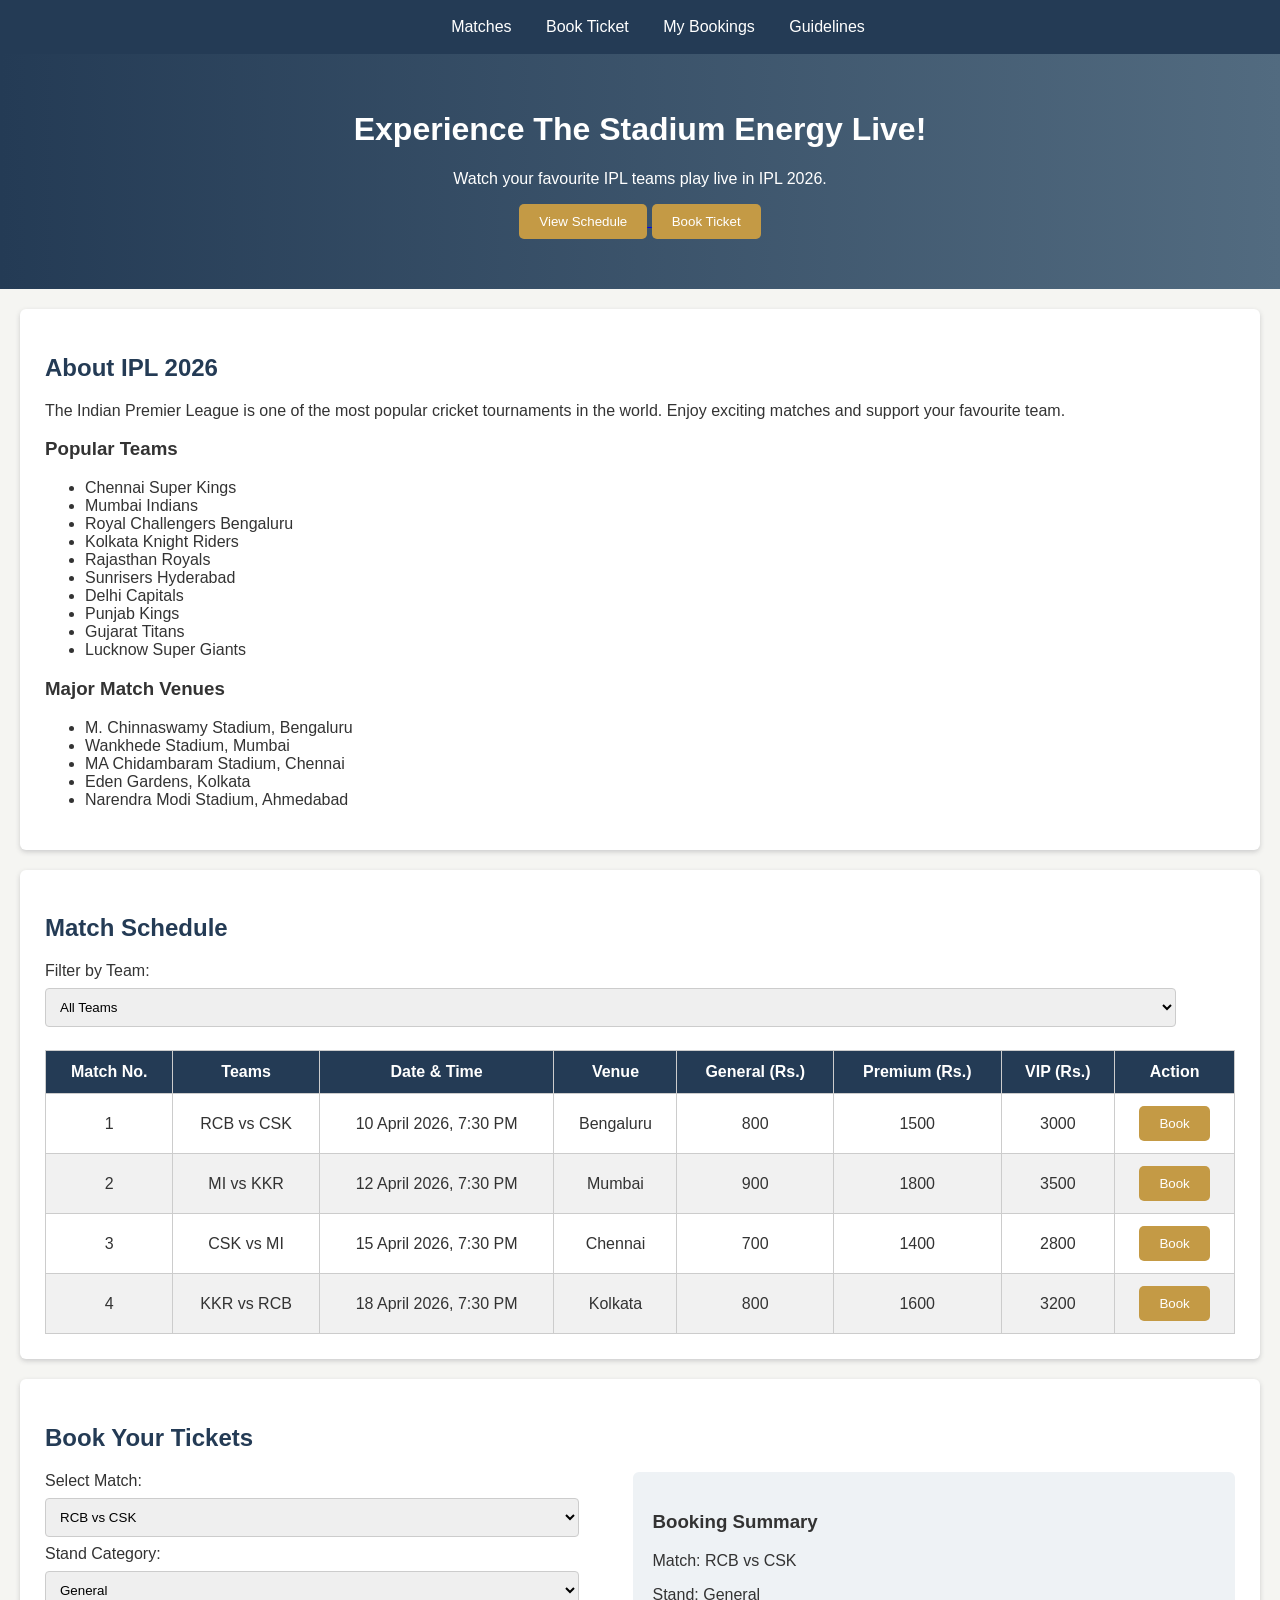
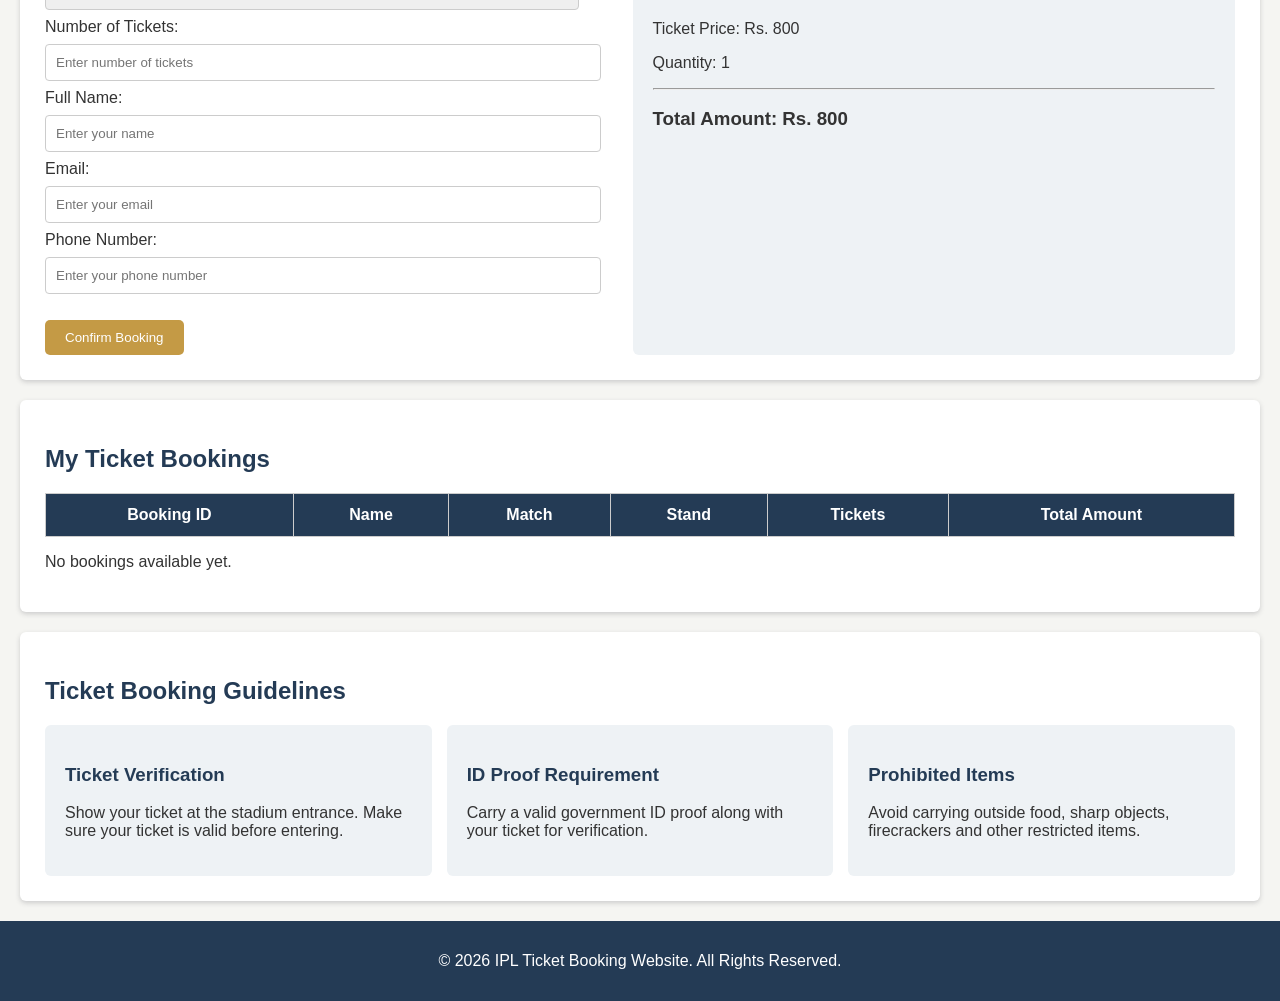
==== index.html @ 03639920 "Complete IPL Ticket Booking Activity 2" ====
<!DOCTYPE html>
<html lang="en">

<head>
    <meta charset="UTF-8">
    <meta name="viewport" content="width=device-width, initial-scale=1.0">
    <title>IPL 2026 - Ticket Booking</title>

    <link rel="stylesheet" href="styles.css">
</head>

<body>

    <!-- Navigation bar -->
    <header>
        <nav>
            <a href="#matches">Matches</a>
            <a href="#booking">Book Ticket</a>
            <a href="#mybookings">My Bookings</a>
            <a href="#guidelines">Guidelines</a>
        </nav>
    </header>

    <!-- Hero / Banner section -->
    <div class="hero">
        <h1>Experience The Stadium Energy Live!</h1>
        <p>Watch your favourite IPL teams play live in IPL 2026.</p>

        <a href="#matches">
            <button>View Schedule</button>
        </a>

        <a href="#booking">
            <button>Book Ticket</button>
        </a>
    </div>

    <!-- About IPL section -->
    <section id="about">
        <h2>About IPL 2026</h2>
        <p>
            The Indian Premier League is one of the most popular
            cricket tournaments in the world. Enjoy exciting matches
            and support your favourite team.
        </p>

        <h3>Popular Teams</h3>
        <ul>
            <li>Chennai Super Kings</li>
            <li>Mumbai Indians</li>
            <li>Royal Challengers Bengaluru</li>
            <li>Kolkata Knight Riders</li>
            <li>Rajasthan Royals</li>
            <li>Sunrisers Hyderabad</li>
            <li>Delhi Capitals</li>
            <li>Punjab Kings</li>
            <li>Gujarat Titans</li>
            <li>Lucknow Super Giants</li>
        </ul>

        <h3>Major Match Venues</h3>
        <ul>
            <li>M. Chinnaswamy Stadium, Bengaluru</li>
            <li>Wankhede Stadium, Mumbai</li>
            <li>MA Chidambaram Stadium, Chennai</li>
            <li>Eden Gardens, Kolkata</li>
            <li>Narendra Modi Stadium, Ahmedabad</li>
        </ul>
    </section>

    <!-- Match Schedule section -->
    <section id="matches">
        <h2>Match Schedule</h2>

        <!-- Team filter -->
        <label for="teamFilter">Filter by Team:</label>
        <select id="teamFilter">
            <option value="all">All Teams</option>
            <option value="CSK">Chennai Super Kings</option>
            <option value="MI">Mumbai Indians</option>
            <option value="RCB">Royal Challengers Bengaluru</option>
            <option value="KKR">Kolkata Knight Riders</option>
        </select>

        <!-- Match schedule table -->
        <div class="table-container">
            <table>
                <thead>
                    <tr>
                        <th>Match No.</th>
                        <th>Teams</th>
                        <th>Date & Time</th>
                        <th>Venue</th>
                        <th>General (Rs.)</th>
                        <th>Premium (Rs.)</th>
                        <th>VIP (Rs.)</th>
                        <th>Action</th>
                    </tr>
                </thead>

                <tbody>
                    <tr>
                        <td>1</td>
                        <td>RCB vs CSK</td>
                        <td>10 April 2026, 7:30 PM</td>
                        <td>Bengaluru</td>
                        <td>800</td>
                        <td>1500</td>
                        <td>3000</td>
                        <td><a href="#booking"><button>Book</button></a></td>
                    </tr>

                    <tr>
                        <td>2</td>
                        <td>MI vs KKR</td>
                        <td>12 April 2026, 7:30 PM</td>
                        <td>Mumbai</td>
                        <td>900</td>
                        <td>1800</td>
                        <td>3500</td>
                        <td><a href="#booking"><button>Book</button></a></td>
                    </tr>

                    <tr>
                        <td>3</td>
                        <td>CSK vs MI</td>
                        <td>15 April 2026, 7:30 PM</td>
                        <td>Chennai</td>
                        <td>700</td>
                        <td>1400</td>
                        <td>2800</td>
                        <td><a href="#booking"><button>Book</button></a></td>
                    </tr>

                    <tr>
                        <td>4</td>
                        <td>KKR vs RCB</td>
                        <td>18 April 2026, 7:30 PM</td>
                        <td>Kolkata</td>
                        <td>800</td>
                        <td>1600</td>
                        <td>3200</td>
                        <td><a href="#booking"><button>Book</button></a></td>
                    </tr>
                </tbody>
            </table>
        </div>
    </section>

    <!-- Ticket Booking section -->
    <section id="booking">
        <h2>Book Your Tickets</h2>

        <div class="booking-container">

            <!-- Booking form -->
            <div class="booking-form">
                <form>
                    <label for="match">Select Match:</label><br>
                    <select id="match" name="match">
                        <option>RCB vs CSK</option>
                        <option>MI vs KKR</option>
                        <option>CSK vs MI</option>
                        <option>KKR vs RCB</option>
                    </select>

                    <br>

                    <label for="stand">Stand Category:</label><br>
                    <select id="stand" name="stand">
                        <option>General</option>
                        <option>Premium</option>
                        <option>VIP</option>
                    </select>

                    <br>

                    <label for="quantity">Number of Tickets:</label><br>
                    <input type="number" id="quantity" name="quantity"
                        min="1" max="10" placeholder="Enter number of tickets">

                    <br>

                    <label for="name">Full Name:</label><br>
                    <input type="text" id="name" name="name"
                        placeholder="Enter your name">

                    <br>

                    <label for="email">Email:</label><br>
                    <input type="email" id="email" name="email"
                        placeholder="Enter your email">

                    <br>

                    <label for="phone">Phone Number:</label><br>
                    <input type="tel" id="phone" name="phone"
                        placeholder="Enter your phone number">

                    <br><br>

                    <button type="submit">Confirm Booking</button>
                </form>
            </div>

            <!-- Booking summary card -->
            <div class="summary">
                <h3>Booking Summary</h3>
                <p>Match: RCB vs CSK</p>
                <p>Stand: General</p>
                <p>Ticket Price: Rs. 800</p>
                <p>Quantity: 1</p>
                <hr>
                <h3>Total Amount: Rs. 800</h3>
            </div>

        </div>
    </section>

    <!-- My Bookings section -->
    <section id="mybookings">
        <h2>My Ticket Bookings</h2>

        <div class="table-container">
            <table>
                <thead>
                    <tr>
                        <th>Booking ID</th>
                        <th>Name</th>
                        <th>Match</th>
                        <th>Stand</th>
                        <th>Tickets</th>
                        <th>Total Amount</th>
                    </tr>
                </thead>

                <!-- Empty table for future booking records -->
                <tbody>
                </tbody>
            </table>
        </div>

        <p>No bookings available yet.</p>
    </section>

    <!-- Guidelines section -->
    <section id="guidelines">
        <h2>Ticket Booking Guidelines</h2>

        <div class="cards">

            <div class="card">
                <h3>Ticket Verification</h3>
                <p>
                    Show your ticket at the stadium entrance.
                    Make sure your ticket is valid before entering.
                </p>
            </div>

            <div class="card">
                <h3>ID Proof Requirement</h3>
                <p>
                    Carry a valid government ID proof along with
                    your ticket for verification.
                </p>
            </div>

            <div class="card">
                <h3>Prohibited Items</h3>
                <p>
                    Avoid carrying outside food, sharp objects,
                    firecrackers and other restricted items.
                </p>
            </div>

        </div>
    </section>

    <!-- Footer -->
    <footer>
        <p>&copy; 2026 IPL Ticket Booking Website. All Rights Reserved.</p>
    </footer>

</body>
</html>
---- styles.css ----
/* Colour theme of the website */
:root {
    --primary: #243b55;
    --accent: #c49a45;
    --background: #f5f5f2;
    --text: #333333;
}

/* Basic page styling */
body {
    font-family: Arial, sans-serif;
    margin: 0;
    background-color: var(--background);
    color: var(--text);
}

/* Navigation bar */
nav {
    background-color: var(--primary);
    padding: 18px;
    text-align: center;

    /* Keeps navigation at the top */
    position: fixed;
    top: 0;
    width: 100%;
}

nav a {
    color: white;
    text-decoration: none;
    margin: 15px;
}

/* Navigation hover effect */
nav a:hover {
    color: var(--accent);
}

/* Banner section */
.hero {
    background: linear-gradient(to right, #243b55, #526b80);
    color: white;
    text-align: center;
    padding: 90px 20px 50px;
}

.hero h1 {
    font-size: 32px;
}

/* Buttons */
button {
    background-color: var(--accent);
    color: white;
    padding: 10px 20px;
    border: none;
    border-radius: 5px;
    cursor: pointer;
}

button:hover {
    background-color: #a47c2f;
}

/* All main sections */
section {
    background-color: white;
    margin: 20px;
    padding: 25px;
    border-radius: 6px;
    box-shadow: 0 2px 5px #cccccc;
}

/* Section headings */
h2 {
    color: var(--primary);
}

/* Match schedule and booking tables */
table {
    width: 100%;
    border-collapse: collapse;
    margin-top: 15px;
}

th, td {
    border: 1px solid #cccccc;
    padding: 12px;
    text-align: center;
}

th {
    background-color: var(--primary);
    color: white;
}

/* Table heading and row styling */
tr:nth-child(even) {
    background-color: #f1f1f1;
}

/* Booking form */
input, select {
    width: 95%;
    padding: 10px;
    margin: 8px 0;
    border: 1px solid #cccccc;
    border-radius: 4px;
}

/* Booking form and summary */
.booking-container {
    display: flex;
    gap: 25px;
}

.booking-form, .summary {
    flex: 1;
}

.summary {
    background-color: #eef2f5;
    padding: 20px;
    border-radius: 6px;
}

/* Guidelines cards */
.cards {
    display: flex;
    gap: 15px;
}

.card {
    background-color: #eef2f5;
    padding: 20px;
    border-radius: 6px;
    flex: 1;
}

.card h3 {
    color: var(--primary);
}

/* Footer */
footer {
    background-color: var(--primary);
    color: white;
    text-align: center;
    padding: 15px;
}

/* Adjustments for mobile screens */
@media (max-width: 600px) {
    nav a {
        display: inline-block;
        margin: 8px;
    }

    .booking-container, .cards {
        flex-direction: column;
    }

    section {
        margin: 10px;
    }

    table {
        font-size: 12px;
    }
}
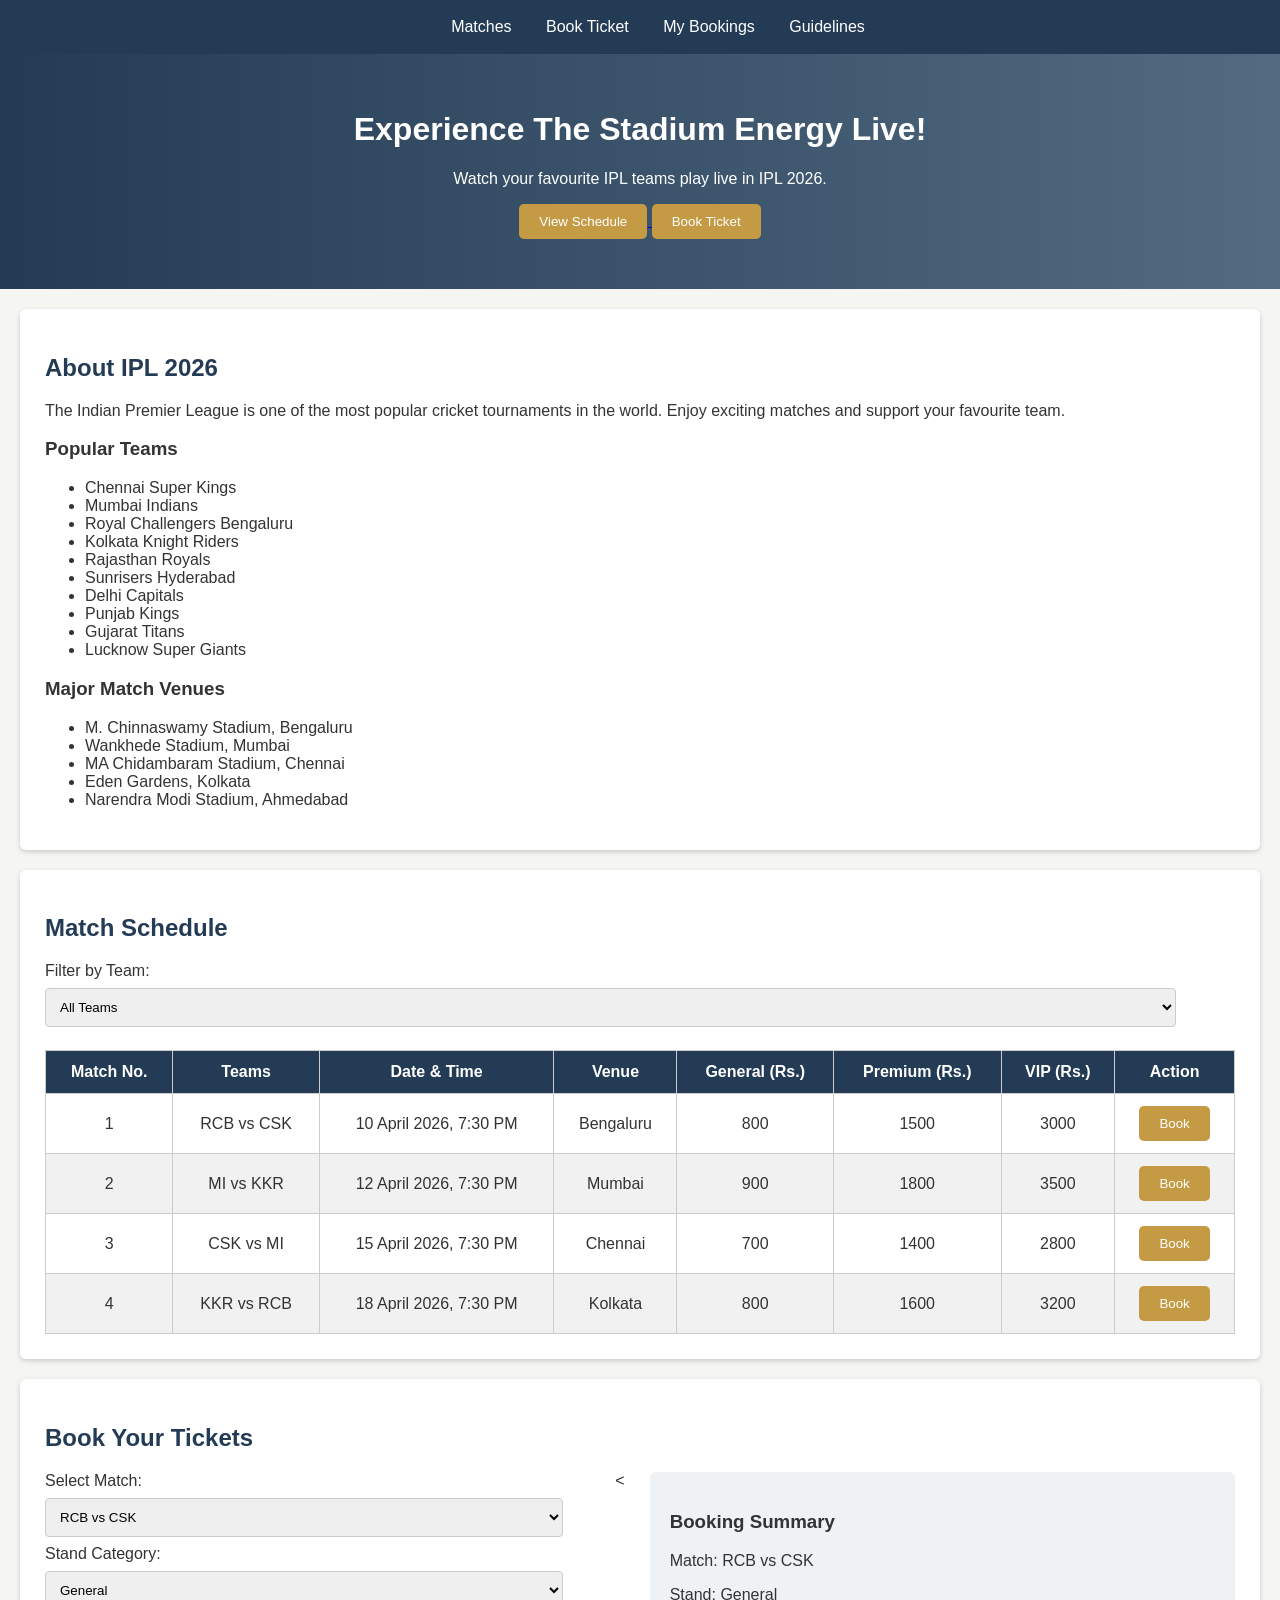
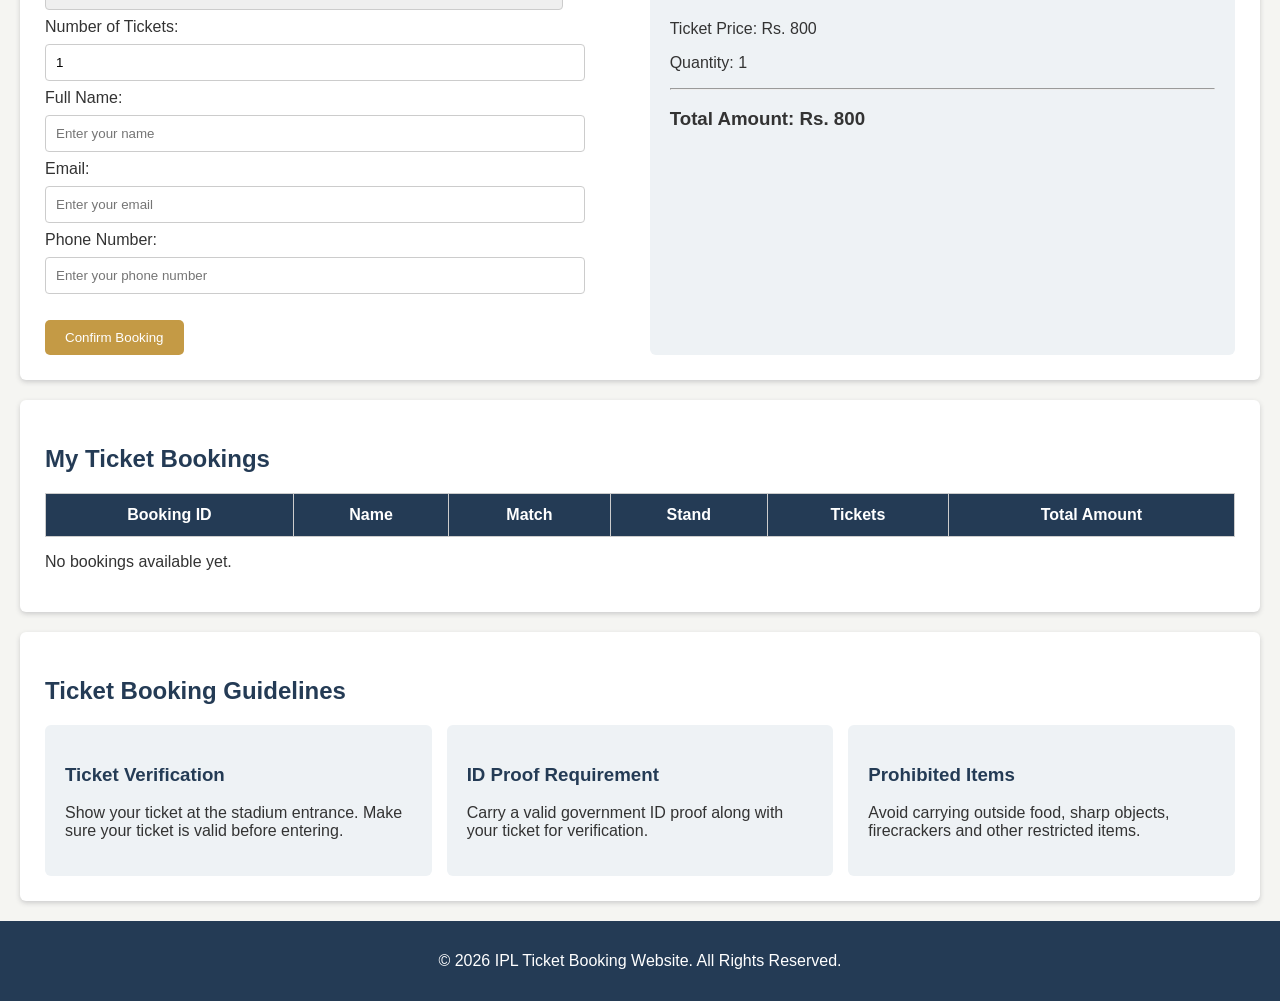
==== commit 81be6e23: "Complete Activity 7 Live Booking Summary" ====
--- a/index.html
+++ b/index.html
@@ -1,22 +1,20 @@
 
 <!DOCTYPE html>
 <html lang="en">
-
 <head>
-    <meta charset="UTF-8">
-    <meta name="viewport" content="width=device-width, initial-scale=1.0">
+    <meta charset="UTF-8" />
+    <meta name="viewport" content="width=device-width, initial-scale=1.0" />
     <title>IPL 2026 - Ticket Booking</title>
 
-    <link rel="stylesheet" href="styles.css">
+    <link rel="stylesheet" href="styles.css" />
 </head>
 
 <body>
-
     <!-- Navigation bar -->
     <header>
         <nav>
             <a href="#matches">Matches</a>
-            <a href="#booking">Book Ticket</a>
+            <a href="booking.html#ticket-form">Book Ticket</a>
             <a href="#mybookings">My Bookings</a>
             <a href="#guidelines">Guidelines</a>
         </nav>
@@ -31,7 +29,7 @@
             <button>View Schedule</button>
         </a>
 
-        <a href="#booking">
+        <a href="booking.html#ticket-form" class="book-now">
             <button>Book Ticket</button>
         </a>
     </div>
@@ -40,9 +38,8 @@
     <section id="about">
         <h2>About IPL 2026</h2>
         <p>
-            The Indian Premier League is one of the most popular
-            cricket tournaments in the world. Enjoy exciting matches
-            and support your favourite team.
+            The Indian Premier League is one of the most popular cricket tournaments
+            in the world. Enjoy exciting matches and support your favourite team.
         </p>
 
         <h3>Popular Teams</h3>
@@ -108,7 +105,11 @@
                         <td>800</td>
                         <td>1500</td>
                         <td>3000</td>
-                        <td><a href="#booking"><button>Book</button></a></td>
+                        <td>
+                            <a href="booking.html#ticket-form" class="book-now">
+                                <button>Book</button>
+                            </a>
+                        </td>
                     </tr>
 
                     <tr>
@@ -119,7 +120,11 @@
                         <td>900</td>
                         <td>1800</td>
                         <td>3500</td>
-                        <td><a href="#booking"><button>Book</button></a></td>
+                        <td>
+                            <a href="booking.html#ticket-form" class="book-now">
+                                <button>Book</button>
+                            </a>
+                        </td>
                     </tr>
 
                     <tr>
@@ -130,7 +135,11 @@
                         <td>700</td>
                         <td>1400</td>
                         <td>2800</td>
-                        <td><a href="#booking"><button>Book</button></a></td>
+                        <td>
+                            <a href="booking.html#ticket-form" class="book-now">
+                                <button>Book</button>
+                            </a>
+                        </td>
                     </tr>
 
                     <tr>
@@ -141,7 +150,11 @@
                         <td>800</td>
                         <td>1600</td>
                         <td>3200</td>
-                        <td><a href="#booking"><button>Book</button></a></td>
+                        <td>
+                            <a href="booking.html#ticket-form" class="book-now">
+                                <button>Book</button>
+                            </a>
+                        </td>
                     </tr>
                 </tbody>
             </table>
@@ -153,11 +166,10 @@
         <h2>Book Your Tickets</h2>
 
         <div class="booking-container">
-
             <!-- Booking form -->
             <div class="booking-form">
                 <form>
-                    <label for="match">Select Match:</label><br>
+                    <label for="match">Select Match:</label><br />
                     <select id="match" name="match">
                         <option>RCB vs CSK</option>
                         <option>MI vs KKR</option>
@@ -165,56 +177,78 @@
                         <option>KKR vs RCB</option>
                     </select>
 
-                    <br>
-
-                    <label for="stand">Stand Category:</label><br>
+                    <br />
+
+                    <label for="stand">Stand Category:</label><br />
                     <select id="stand" name="stand">
                         <option>General</option>
                         <option>Premium</option>
                         <option>VIP</option>
                     </select>
 
-                    <br>
-
-                    <label for="quantity">Number of Tickets:</label><br>
-                    <input type="number" id="quantity" name="quantity"
-                        min="1" max="10" placeholder="Enter number of tickets">
-
-                    <br>
-
-                    <label for="name">Full Name:</label><br>
-                    <input type="text" id="name" name="name"
-                        placeholder="Enter your name">
-
-                    <br>
-
-                    <label for="email">Email:</label><br>
-                    <input type="email" id="email" name="email"
-                        placeholder="Enter your email">
-
-                    <br>
-
-                    <label for="phone">Phone Number:</label><br>
-                    <input type="tel" id="phone" name="phone"
-                        placeholder="Enter your phone number">
-
-                    <br><br>
+                    <br />
+
+                    <label for="quantity">Number of Tickets:</label><br />
+                    <input
+                        type="number"
+                        id="quantity"
+                        name="quantity"
+                        min="1"
+                        max="10"
+                        value="1"
+                        placeholder="Enter number of tickets"
+                    />
+
+                    <br />
+
+                    <label for="name">Full Name:</label><br />
+                    <input
+                        type="text"
+                        id="name"
+                        name="name"
+                        placeholder="Enter your name"
+                    />
+
+                    <br />
+
+                    <label for="email">Email:</label><br />
+                    <input
+                        type="email"
+                        id="email"
+                        name="email"
+                        placeholder="Enter your email"
+                    />
+
+                    <br />
+
+                    <label for="phone">Phone Number:</label><br />
+                    <input
+                        type="tel"
+                        id="phone"
+                        name="phone"
+                        placeholder="Enter your phone number"
+                    />
+
+                    <br /><br />
 
                     <button type="submit">Confirm Booking</button>
                 </form>
             </div>
 
             <!-- Booking summary card -->
-            <div class="summary">
-                <h3>Booking Summary</h3>
-                <p>Match: RCB vs CSK</p>
-                <p>Stand: General</p>
-                <p>Ticket Price: Rs. 800</p>
-                <p>Quantity: 1</p>
-                <hr>
-                <h3>Total Amount: Rs. 800</h3>
-            </div>
-
+            <<!-- Booking summary card -->
+<div class="summary">
+    <h3>Booking Summary</h3>
+
+    <p id="summaryMatch">Match: RCB vs CSK</p>
+    <p id="summaryStand">Stand: General</p>
+    <p id="summaryPrice">Ticket Price: Rs. 800</p>
+    <p id="summaryQuantity">Quantity: 1</p>
+
+    <hr />
+
+    <h3 id="summaryTotal">Total Amount: Rs. 800</h3>
+</div>
         </div>
     </section>
 
@@ -236,8 +270,7 @@
                 </thead>
 
                 <!-- Empty table for future booking records -->
-                <tbody>
-                </tbody>
+                <tbody></tbody>
             </table>
         </div>
 
@@ -249,31 +282,29 @@
         <h2>Ticket Booking Guidelines</h2>
 
         <div class="cards">
-
             <div class="card">
                 <h3>Ticket Verification</h3>
                 <p>
-                    Show your ticket at the stadium entrance.
-                    Make sure your ticket is valid before entering.
+                    Show your ticket at the stadium entrance. Make sure your ticket is
+                    valid before entering.
                 </p>
             </div>
 
             <div class="card">
                 <h3>ID Proof Requirement</h3>
                 <p>
-                    Carry a valid government ID proof along with
-                    your ticket for verification.
+                    Carry a valid government ID proof along with your ticket for
+                    verification.
                 </p>
             </div>
 
             <div class="card">
                 <h3>Prohibited Items</h3>
                 <p>
-                    Avoid carrying outside food, sharp objects,
-                    firecrackers and other restricted items.
+                    Avoid carrying outside food, sharp objects, firecrackers and other
+                    restricted items.
                 </p>
             </div>
-
         </div>
     </section>
 
@@ -282,5 +313,6 @@
         <p>&copy; 2026 IPL Ticket Booking Website. All Rights Reserved.</p>
     </footer>
 
+    <script src="app.js"></script>
 </body>
 </html>
--- a/styles.css
+++ b/styles.css
@@ -170,3 +170,22 @@
         font-size: 12px;
     }
 }
+/* Radio button styling */
+input[type="radio"] {
+    width: auto;
+    margin: 10px;
+}
+/* Toast notification */
+.toast {
+    background-color: #243b55;
+    color: white;
+    padding: 15px 25px;
+    border-radius: 5px;
+
+    position: fixed;
+    bottom: 25px;
+    right: 25px;
+
+    box-shadow: 0 2px 8px #999999;
+    z-index: 2000;
+}
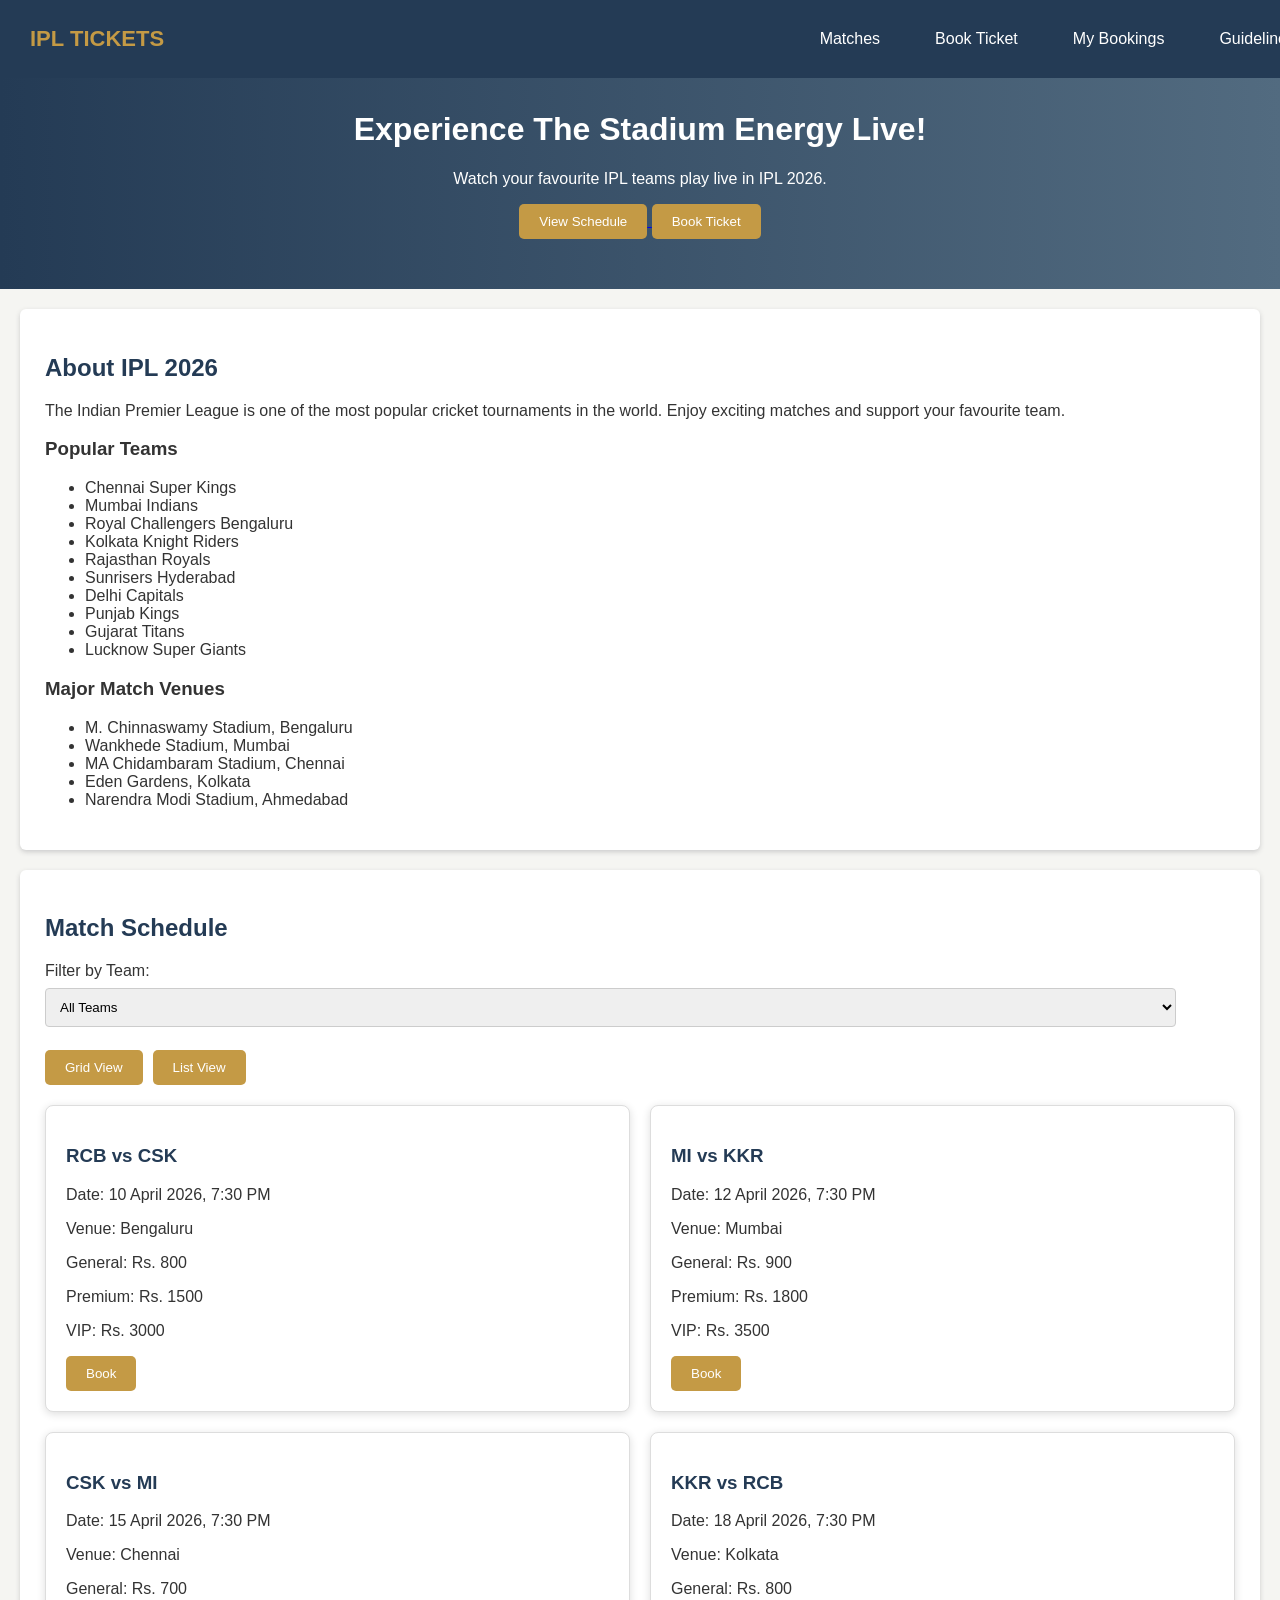
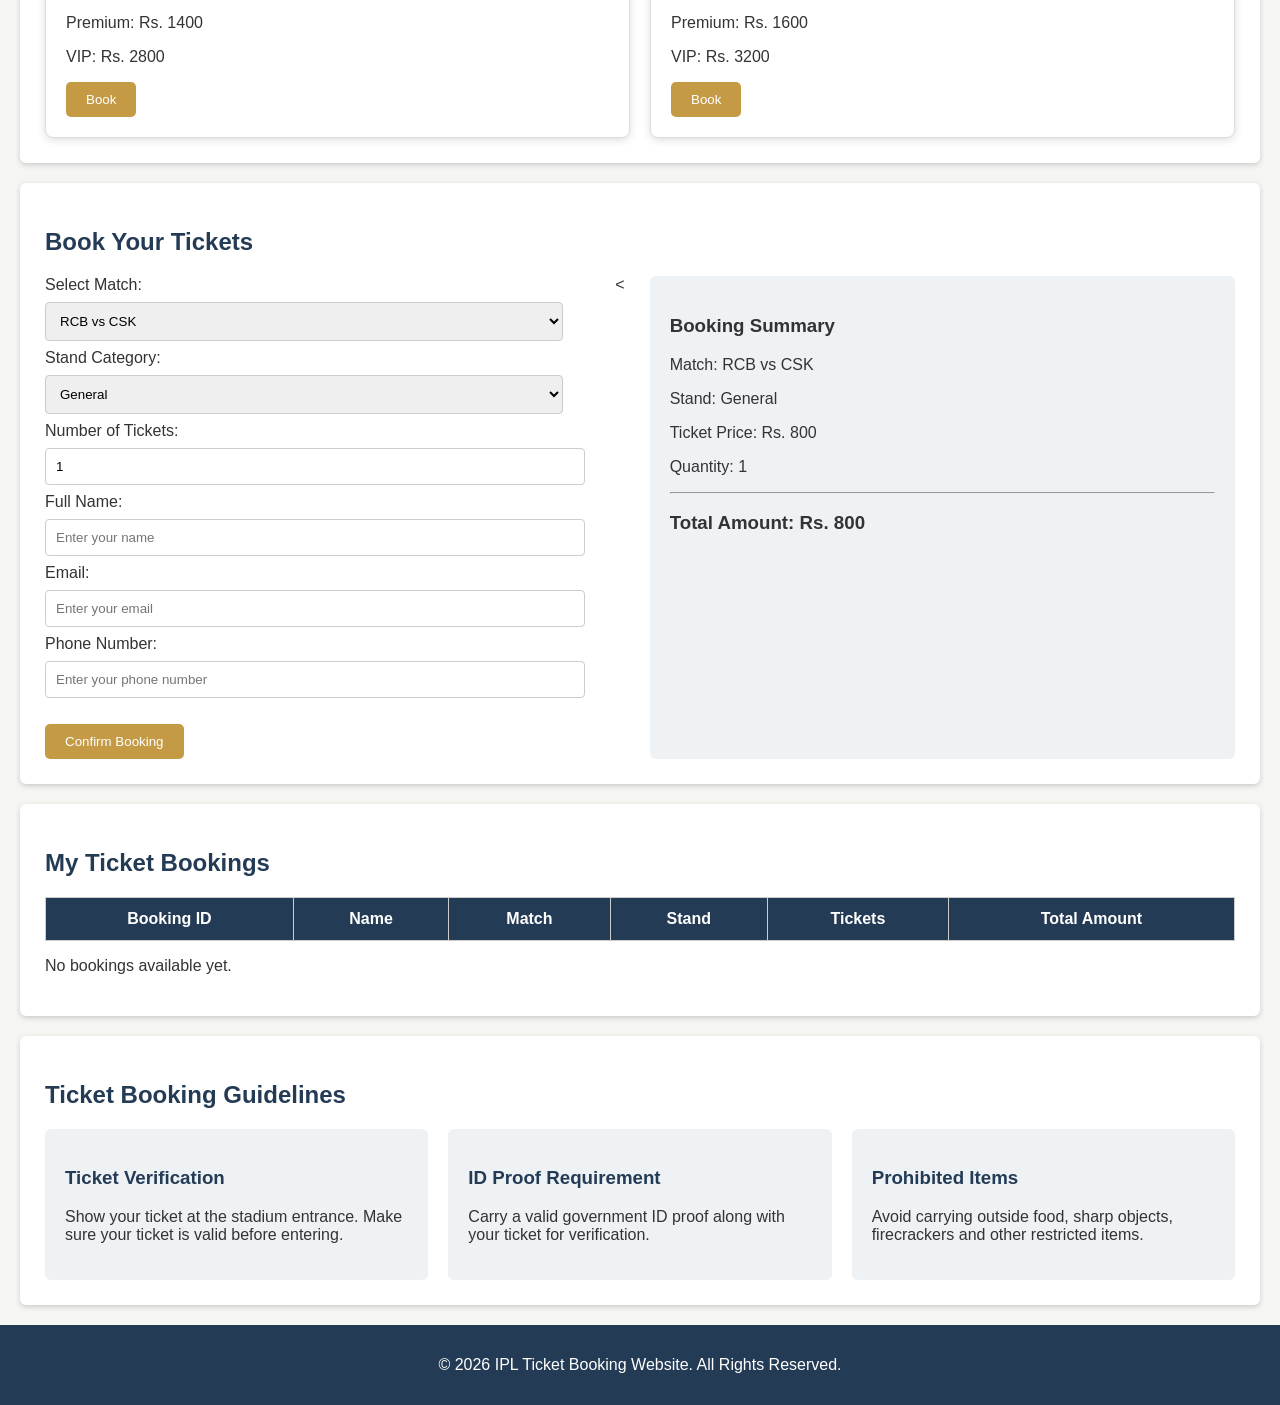
==== commit ac6a02c5: "Activity 8 - Responsive Layout" ====
--- a/index.html
+++ b/index.html
@@ -1,318 +1,307 @@
-
-<!DOCTYPE html>
+<!doctype html>
 <html lang="en">
-<head>
+  <head>
     <meta charset="UTF-8" />
     <meta name="viewport" content="width=device-width, initial-scale=1.0" />
     <title>IPL 2026 - Ticket Booking</title>
 
     <link rel="stylesheet" href="styles.css" />
-</head>
-
-<body>
+  </head>
+
+  <body>
+    <!-- Navigation bar -->
     <!-- Navigation bar -->
     <header>
-        <nav>
-            <a href="#matches">Matches</a>
-            <a href="booking.html#ticket-form">Book Ticket</a>
-            <a href="#mybookings">My Bookings</a>
-            <a href="#guidelines">Guidelines</a>
-        </nav>
+      <nav class="navbar">
+        <!-- Website logo -->
+        <div class="logo">IPL TICKETS</div>
+
+        <!-- Hamburger menu button -->
+        <button class="menu-toggle" id="menuToggle">☰</button>
+
+        <!-- Navigation links -->
+        <div class="nav-links" id="navLinks">
+          <a href="#matches">Matches</a>
+          <a href="booking.html#ticket-form">Book Ticket</a>
+          <a href="#mybookings">My Bookings</a>
+          <a href="#guidelines">Guidelines</a>
+        </div>
+      </nav>
     </header>
 
     <!-- Hero / Banner section -->
     <div class="hero">
-        <h1>Experience The Stadium Energy Live!</h1>
-        <p>Watch your favourite IPL teams play live in IPL 2026.</p>
-
-        <a href="#matches">
-            <button>View Schedule</button>
-        </a>
-
-        <a href="booking.html#ticket-form" class="book-now">
-            <button>Book Ticket</button>
-        </a>
+      <h1>Experience The Stadium Energy Live!</h1>
+      <p>Watch your favourite IPL teams play live in IPL 2026.</p>
+
+      <a href="#matches">
+        <button>View Schedule</button>
+      </a>
+
+      <a href="booking.html#ticket-form" class="book-now">
+        <button>Book Ticket</button>
+      </a>
     </div>
 
     <!-- About IPL section -->
     <section id="about">
-        <h2>About IPL 2026</h2>
-        <p>
-            The Indian Premier League is one of the most popular cricket tournaments
-            in the world. Enjoy exciting matches and support your favourite team.
-        </p>
-
-        <h3>Popular Teams</h3>
-        <ul>
-            <li>Chennai Super Kings</li>
-            <li>Mumbai Indians</li>
-            <li>Royal Challengers Bengaluru</li>
-            <li>Kolkata Knight Riders</li>
-            <li>Rajasthan Royals</li>
-            <li>Sunrisers Hyderabad</li>
-            <li>Delhi Capitals</li>
-            <li>Punjab Kings</li>
-            <li>Gujarat Titans</li>
-            <li>Lucknow Super Giants</li>
-        </ul>
-
-        <h3>Major Match Venues</h3>
-        <ul>
-            <li>M. Chinnaswamy Stadium, Bengaluru</li>
-            <li>Wankhede Stadium, Mumbai</li>
-            <li>MA Chidambaram Stadium, Chennai</li>
-            <li>Eden Gardens, Kolkata</li>
-            <li>Narendra Modi Stadium, Ahmedabad</li>
-        </ul>
-    </section>
+      <h2>About IPL 2026</h2>
+      <p>
+        The Indian Premier League is one of the most popular cricket tournaments
+        in the world. Enjoy exciting matches and support your favourite team.
+      </p>
+
+      <h3>Popular Teams</h3>
+      <ul>
+        <li>Chennai Super Kings</li>
+        <li>Mumbai Indians</li>
+        <li>Royal Challengers Bengaluru</li>
+        <li>Kolkata Knight Riders</li>
+        <li>Rajasthan Royals</li>
+        <li>Sunrisers Hyderabad</li>
+        <li>Delhi Capitals</li>
+        <li>Punjab Kings</li>
+        <li>Gujarat Titans</li>
+        <li>Lucknow Super Giants</li>
+      </ul>
+
+      <h3>Major Match Venues</h3>
+      <ul>
+        <li>M. Chinnaswamy Stadium, Bengaluru</li>
+        <li>Wankhede Stadium, Mumbai</li>
+        <li>MA Chidambaram Stadium, Chennai</li>
+        <li>Eden Gardens, Kolkata</li>
+        <li>Narendra Modi Stadium, Ahmedabad</li>
+      </ul>
+    </section>
+
+    <!-- Match Schedule section -->
 
     <!-- Match Schedule section -->
     <section id="matches">
-        <h2>Match Schedule</h2>
-
-        <!-- Team filter -->
-        <label for="teamFilter">Filter by Team:</label>
-        <select id="teamFilter">
-            <option value="all">All Teams</option>
-            <option value="CSK">Chennai Super Kings</option>
-            <option value="MI">Mumbai Indians</option>
-            <option value="RCB">Royal Challengers Bengaluru</option>
-            <option value="KKR">Kolkata Knight Riders</option>
-        </select>
-
-        <!-- Match schedule table -->
-        <div class="table-container">
-            <table>
-                <thead>
-                    <tr>
-                        <th>Match No.</th>
-                        <th>Teams</th>
-                        <th>Date & Time</th>
-                        <th>Venue</th>
-                        <th>General (Rs.)</th>
-                        <th>Premium (Rs.)</th>
-                        <th>VIP (Rs.)</th>
-                        <th>Action</th>
-                    </tr>
-                </thead>
-
-                <tbody>
-                    <tr>
-                        <td>1</td>
-                        <td>RCB vs CSK</td>
-                        <td>10 April 2026, 7:30 PM</td>
-                        <td>Bengaluru</td>
-                        <td>800</td>
-                        <td>1500</td>
-                        <td>3000</td>
-                        <td>
-                            <a href="booking.html#ticket-form" class="book-now">
-                                <button>Book</button>
-                            </a>
-                        </td>
-                    </tr>
-
-                    <tr>
-                        <td>2</td>
-                        <td>MI vs KKR</td>
-                        <td>12 April 2026, 7:30 PM</td>
-                        <td>Mumbai</td>
-                        <td>900</td>
-                        <td>1800</td>
-                        <td>3500</td>
-                        <td>
-                            <a href="booking.html#ticket-form" class="book-now">
-                                <button>Book</button>
-                            </a>
-                        </td>
-                    </tr>
-
-                    <tr>
-                        <td>3</td>
-                        <td>CSK vs MI</td>
-                        <td>15 April 2026, 7:30 PM</td>
-                        <td>Chennai</td>
-                        <td>700</td>
-                        <td>1400</td>
-                        <td>2800</td>
-                        <td>
-                            <a href="booking.html#ticket-form" class="book-now">
-                                <button>Book</button>
-                            </a>
-                        </td>
-                    </tr>
-
-                    <tr>
-                        <td>4</td>
-                        <td>KKR vs RCB</td>
-                        <td>18 April 2026, 7:30 PM</td>
-                        <td>Kolkata</td>
-                        <td>800</td>
-                        <td>1600</td>
-                        <td>3200</td>
-                        <td>
-                            <a href="booking.html#ticket-form" class="book-now">
-                                <button>Book</button>
-                            </a>
-                        </td>
-                    </tr>
-                </tbody>
-            </table>
-        </div>
+      <h2>Match Schedule</h2>
+
+      <!-- Team filter -->
+      <label for="teamFilter">Filter by Team:</label>
+
+      <select id="teamFilter">
+        <option value="all">All Teams</option>
+        <option value="CSK">Chennai Super Kings</option>
+        <option value="MI">Mumbai Indians</option>
+        <option value="RCB">Royal Challengers Bengaluru</option>
+        <option value="KKR">Kolkata Knight Riders</option>
+      </select>
+
+      <!-- Grid and List view buttons -->
+      <div class="view-buttons">
+        <button type="button" id="gridView">Grid View</button>
+        <button type="button" id="listView">List View</button>
+      </div>
+
+      <!-- Match cards -->
+      <div class="match-grid" id="matchContainer">
+        <div class="match-card" data-teams="RCB CSK">
+          <h3>RCB vs CSK</h3>
+          <p>Date: 10 April 2026, 7:30 PM</p>
+          <p>Venue: Bengaluru</p>
+          <p>General: Rs. 800</p>
+          <p>Premium: Rs. 1500</p>
+          <p>VIP: Rs. 3000</p>
+          <a href="booking.html#ticket-form" class="book-now">
+            <button type="button">Book</button>
+          </a>
+        </div>
+
+        <div class="match-card" data-teams="MI KKR">
+          <h3>MI vs KKR</h3>
+          <p>Date: 12 April 2026, 7:30 PM</p>
+          <p>Venue: Mumbai</p>
+          <p>General: Rs. 900</p>
+          <p>Premium: Rs. 1800</p>
+          <p>VIP: Rs. 3500</p>
+          <a href="booking.html#ticket-form" class="book-now">
+            <button type="button">Book</button>
+          </a>
+        </div>
+
+        <div class="match-card" data-teams="CSK MI">
+          <h3>CSK vs MI</h3>
+          <p>Date: 15 April 2026, 7:30 PM</p>
+          <p>Venue: Chennai</p>
+          <p>General: Rs. 700</p>
+          <p>Premium: Rs. 1400</p>
+          <p>VIP: Rs. 2800</p>
+          <a href="booking.html#ticket-form" class="book-now">
+            <button type="button">Book</button>
+          </a>
+        </div>
+
+        <div class="match-card" data-teams="KKR RCB">
+          <h3>KKR vs RCB</h3>
+          <p>Date: 18 April 2026, 7:30 PM</p>
+          <p>Venue: Kolkata</p>
+          <p>General: Rs. 800</p>
+          <p>Premium: Rs. 1600</p>
+          <p>VIP: Rs. 3200</p>
+          <a href="booking.html#ticket-form" class="book-now">
+            <button type="button">Book</button>
+          </a>
+        </div>
+      </div>
     </section>
 
     <!-- Ticket Booking section -->
     <section id="booking">
-        <h2>Book Your Tickets</h2>
-
-        <div class="booking-container">
-            <!-- Booking form -->
-            <div class="booking-form">
-                <form>
-                    <label for="match">Select Match:</label><br />
-                    <select id="match" name="match">
-                        <option>RCB vs CSK</option>
-                        <option>MI vs KKR</option>
-                        <option>CSK vs MI</option>
-                        <option>KKR vs RCB</option>
-                    </select>
-
-                    <br />
-
-                    <label for="stand">Stand Category:</label><br />
-                    <select id="stand" name="stand">
-                        <option>General</option>
-                        <option>Premium</option>
-                        <option>VIP</option>
-                    </select>
-
-                    <br />
-
-                    <label for="quantity">Number of Tickets:</label><br />
-                    <input
-                        type="number"
-                        id="quantity"
-                        name="quantity"
-                        min="1"
-                        max="10"
-                        value="1"
-                        placeholder="Enter number of tickets"
-                    />
-
-                    <br />
-
-                    <label for="name">Full Name:</label><br />
-                    <input
-                        type="text"
-                        id="name"
-                        name="name"
-                        placeholder="Enter your name"
-                    />
-
-                    <br />
-
-                    <label for="email">Email:</label><br />
-                    <input
-                        type="email"
-                        id="email"
-                        name="email"
-                        placeholder="Enter your email"
-                    />
-
-                    <br />
-
-                    <label for="phone">Phone Number:</label><br />
-                    <input
-                        type="tel"
-                        id="phone"
-                        name="phone"
-                        placeholder="Enter your phone number"
-                    />
-
-                    <br /><br />
-
-                    <button type="submit">Confirm Booking</button>
-                </form>
-            </div>
-
-            <!-- Booking summary card -->
-            <<!-- Booking summary card -->
-<div class="summary">
-    <h3>Booking Summary</h3>
-
-    <p id="summaryMatch">Match: RCB vs CSK</p>
-    <p id="summaryStand">Stand: General</p>
-    <p id="summaryPrice">Ticket Price: Rs. 800</p>
-    <p id="summaryQuantity">Quantity: 1</p>
-
-    <hr />
-
-    <h3 id="summaryTotal">Total Amount: Rs. 800</h3>
-</div>
-        </div>
+      <h2>Book Your Tickets</h2>
+
+      <div class="booking-container">
+        <!-- Booking form -->
+        <div class="booking-form">
+          <form>
+            <label for="match">Select Match:</label><br />
+            <select id="match" name="match">
+              <option>RCB vs CSK</option>
+              <option>MI vs KKR</option>
+              <option>CSK vs MI</option>
+              <option>KKR vs RCB</option>
+            </select>
+
+            <br />
+
+            <label for="stand">Stand Category:</label><br />
+            <select id="stand" name="stand">
+              <option>General</option>
+              <option>Premium</option>
+              <option>VIP</option>
+            </select>
+
+            <br />
+
+            <label for="quantity">Number of Tickets:</label><br />
+            <input
+              type="number"
+              id="quantity"
+              name="quantity"
+              min="1"
+              max="10"
+              value="1"
+              placeholder="Enter number of tickets"
+            />
+
+            <br />
+
+            <label for="name">Full Name:</label><br />
+            <input
+              type="text"
+              id="name"
+              name="name"
+              placeholder="Enter your name"
+            />
+
+            <br />
+
+            <label for="email">Email:</label><br />
+            <input
+              type="email"
+              id="email"
+              name="email"
+              placeholder="Enter your email"
+            />
+
+            <br />
+
+            <label for="phone">Phone Number:</label><br />
+            <input
+              type="tel"
+              id="phone"
+              name="phone"
+              placeholder="Enter your phone number"
+            />
+
+            <br /><br />
+
+            <button type="submit">Confirm Booking</button>
+          </form>
+        </div>
+
+        <!-- Booking summary card -->
+        <<!-- Booking summary card -->
+        <div class="summary">
+          <h3>Booking Summary</h3>
+
+          <p id="summaryMatch">Match: RCB vs CSK</p>
+          <p id="summaryStand">Stand: General</p>
+          <p id="summaryPrice">Ticket Price: Rs. 800</p>
+          <p id="summaryQuantity">Quantity: 1</p>
+
+          <hr />
+
+          <h3 id="summaryTotal">Total Amount: Rs. 800</h3>
+        </div>
+      </div>
     </section>
 
     <!-- My Bookings section -->
     <section id="mybookings">
-        <h2>My Ticket Bookings</h2>
-
-        <div class="table-container">
-            <table>
-                <thead>
-                    <tr>
-                        <th>Booking ID</th>
-                        <th>Name</th>
-                        <th>Match</th>
-                        <th>Stand</th>
-                        <th>Tickets</th>
-                        <th>Total Amount</th>
-                    </tr>
-                </thead>
-
-                <!-- Empty table for future booking records -->
-                <tbody></tbody>
-            </table>
-        </div>
-
-        <p>No bookings available yet.</p>
+      <h2>My Ticket Bookings</h2>
+
+      <div class="table-container">
+        <table>
+          <thead>
+            <tr>
+              <th>Booking ID</th>
+              <th>Name</th>
+              <th>Match</th>
+              <th>Stand</th>
+              <th>Tickets</th>
+              <th>Total Amount</th>
+            </tr>
+          </thead>
+
+          <!-- Empty table for future booking records -->
+          <tbody></tbody>
+        </table>
+      </div>
+
+      <p>No bookings available yet.</p>
     </section>
 
     <!-- Guidelines section -->
     <section id="guidelines">
-        <h2>Ticket Booking Guidelines</h2>
-
-        <div class="cards">
-            <div class="card">
-                <h3>Ticket Verification</h3>
-                <p>
-                    Show your ticket at the stadium entrance. Make sure your ticket is
-                    valid before entering.
-                </p>
-            </div>
-
-            <div class="card">
-                <h3>ID Proof Requirement</h3>
-                <p>
-                    Carry a valid government ID proof along with your ticket for
-                    verification.
-                </p>
-            </div>
-
-            <div class="card">
-                <h3>Prohibited Items</h3>
-                <p>
-                    Avoid carrying outside food, sharp objects, firecrackers and other
-                    restricted items.
-                </p>
-            </div>
-        </div>
+      <h2>Ticket Booking Guidelines</h2>
+
+      <div class="cards">
+        <div class="card">
+          <h3>Ticket Verification</h3>
+          <p>
+            Show your ticket at the stadium entrance. Make sure your ticket is
+            valid before entering.
+          </p>
+        </div>
+
+        <div class="card">
+          <h3>ID Proof Requirement</h3>
+          <p>
+            Carry a valid government ID proof along with your ticket for
+            verification.
+          </p>
+        </div>
+
+        <div class="card">
+          <h3>Prohibited Items</h3>
+          <p>
+            Avoid carrying outside food, sharp objects, firecrackers and other
+            restricted items.
+          </p>
+        </div>
+      </div>
     </section>
 
     <!-- Footer -->
     <footer>
-        <p>&copy; 2026 IPL Ticket Booking Website. All Rights Reserved.</p>
+      <p>&copy; 2026 IPL Ticket Booking Website. All Rights Reserved.</p>
     </footer>
 
     <script src="app.js"></script>
-</body>
+  </body>
 </html>
--- a/styles.css
+++ b/styles.css
@@ -188,4 +188,121 @@
 
     box-shadow: 0 2px 8px #999999;
     z-index: 2000;
-}+}
+
+/* Activity 8: Navigation bar using Flexbox */
+.navbar {
+    display: flex;
+    justify-content: space-between;
+    align-items: center;
+    padding: 15px 30px;
+}
+
+.logo {
+    color: #c49a45;
+    font-size: 22px;
+    font-weight: bold;
+}
+
+.nav-links {
+    display: flex;
+    gap: 25px;
+    align-items: center;
+}
+
+.menu-toggle {
+    display: none;
+    background-color: #c49a45;
+    color: white;
+    border: none;
+    padding: 8px 12px;
+    font-size: 22px;
+    cursor: pointer;
+}
+
+/* Activity 8: Match cards using CSS Grid */
+.match-grid {
+    display: grid;
+    grid-template-columns: repeat(2, 1fr);
+    gap: 20px;
+    margin-top: 20px;
+}
+
+.match-card {
+    background-color: white;
+    border: 1px solid #dddddd;
+    border-radius: 8px;
+    padding: 20px;
+    box-shadow: 0 2px 8px #dddddd;
+}
+
+.match-card h3 {
+    color: #243b55;
+}
+
+/* Grid and List buttons */
+.view-buttons {
+    display: flex;
+    gap: 10px;
+    margin-top: 15px;
+}
+
+/* List view */
+.match-grid.list-view {
+    grid-template-columns: 1fr;
+}
+
+/* Activity 8: Guidelines using CSS Grid */
+.cards {
+    display: grid;
+    grid-template-columns: repeat(3, 1fr);
+    gap: 20px;
+}
+
+/* Tablet layout */
+@media (max-width: 1024px) {
+    .match-grid {
+        grid-template-columns: 1fr;
+    }
+
+    .cards {
+        grid-template-columns: 1fr;
+    }
+}
+
+/* Mobile layout */
+@media (max-width: 768px) {
+    .navbar {
+        position: relative;
+        flex-wrap: wrap;
+    }
+
+    .menu-toggle {
+        display: block;
+    }
+
+    .nav-links {
+        display: none;
+        flex-direction: column;
+        width: 100%;
+        gap: 15px;
+        padding: 15px 0;
+        align-items: flex-start;
+    }
+
+    .nav-links.active {
+        display: flex;
+    }
+
+    .match-grid {
+        grid-template-columns: 1fr;
+    }
+
+    .cards {
+        grid-template-columns: 1fr;
+    }
+
+    .view-buttons {
+        flex-wrap: wrap;
+    }
+}
